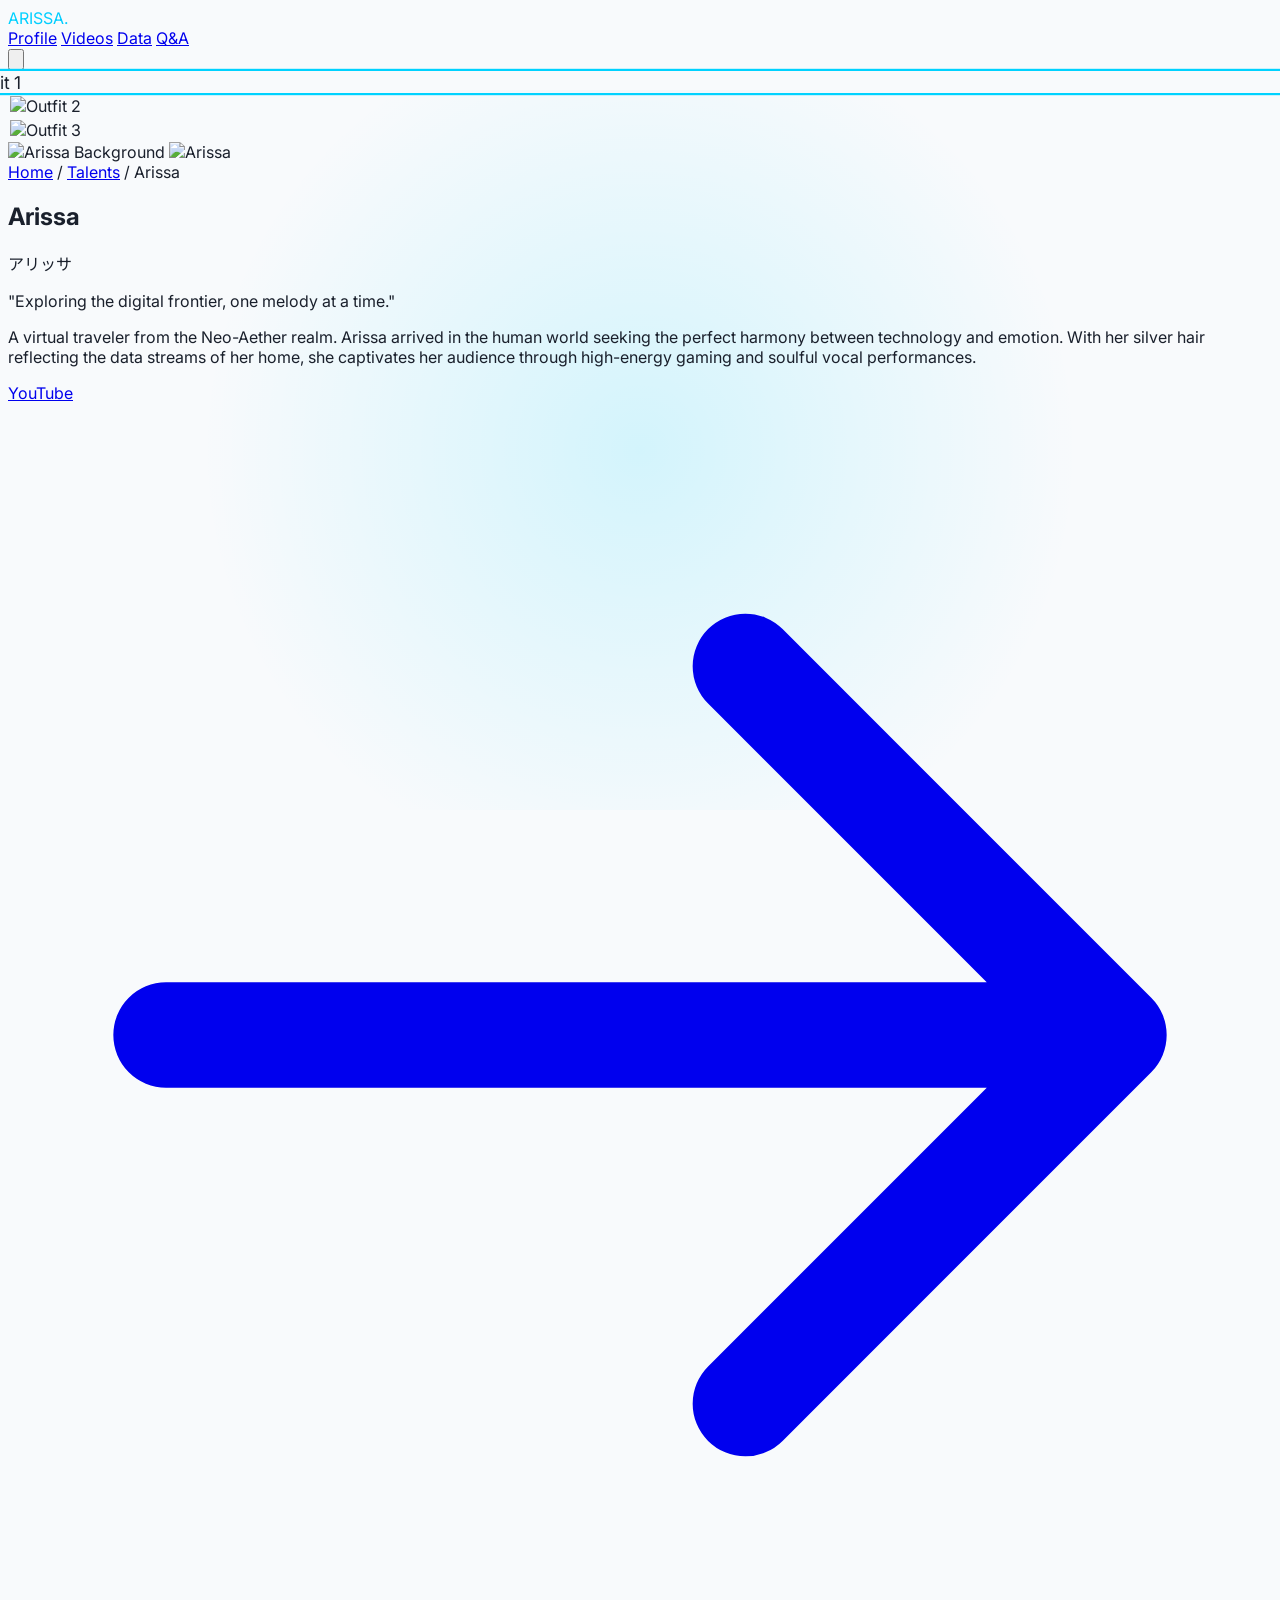
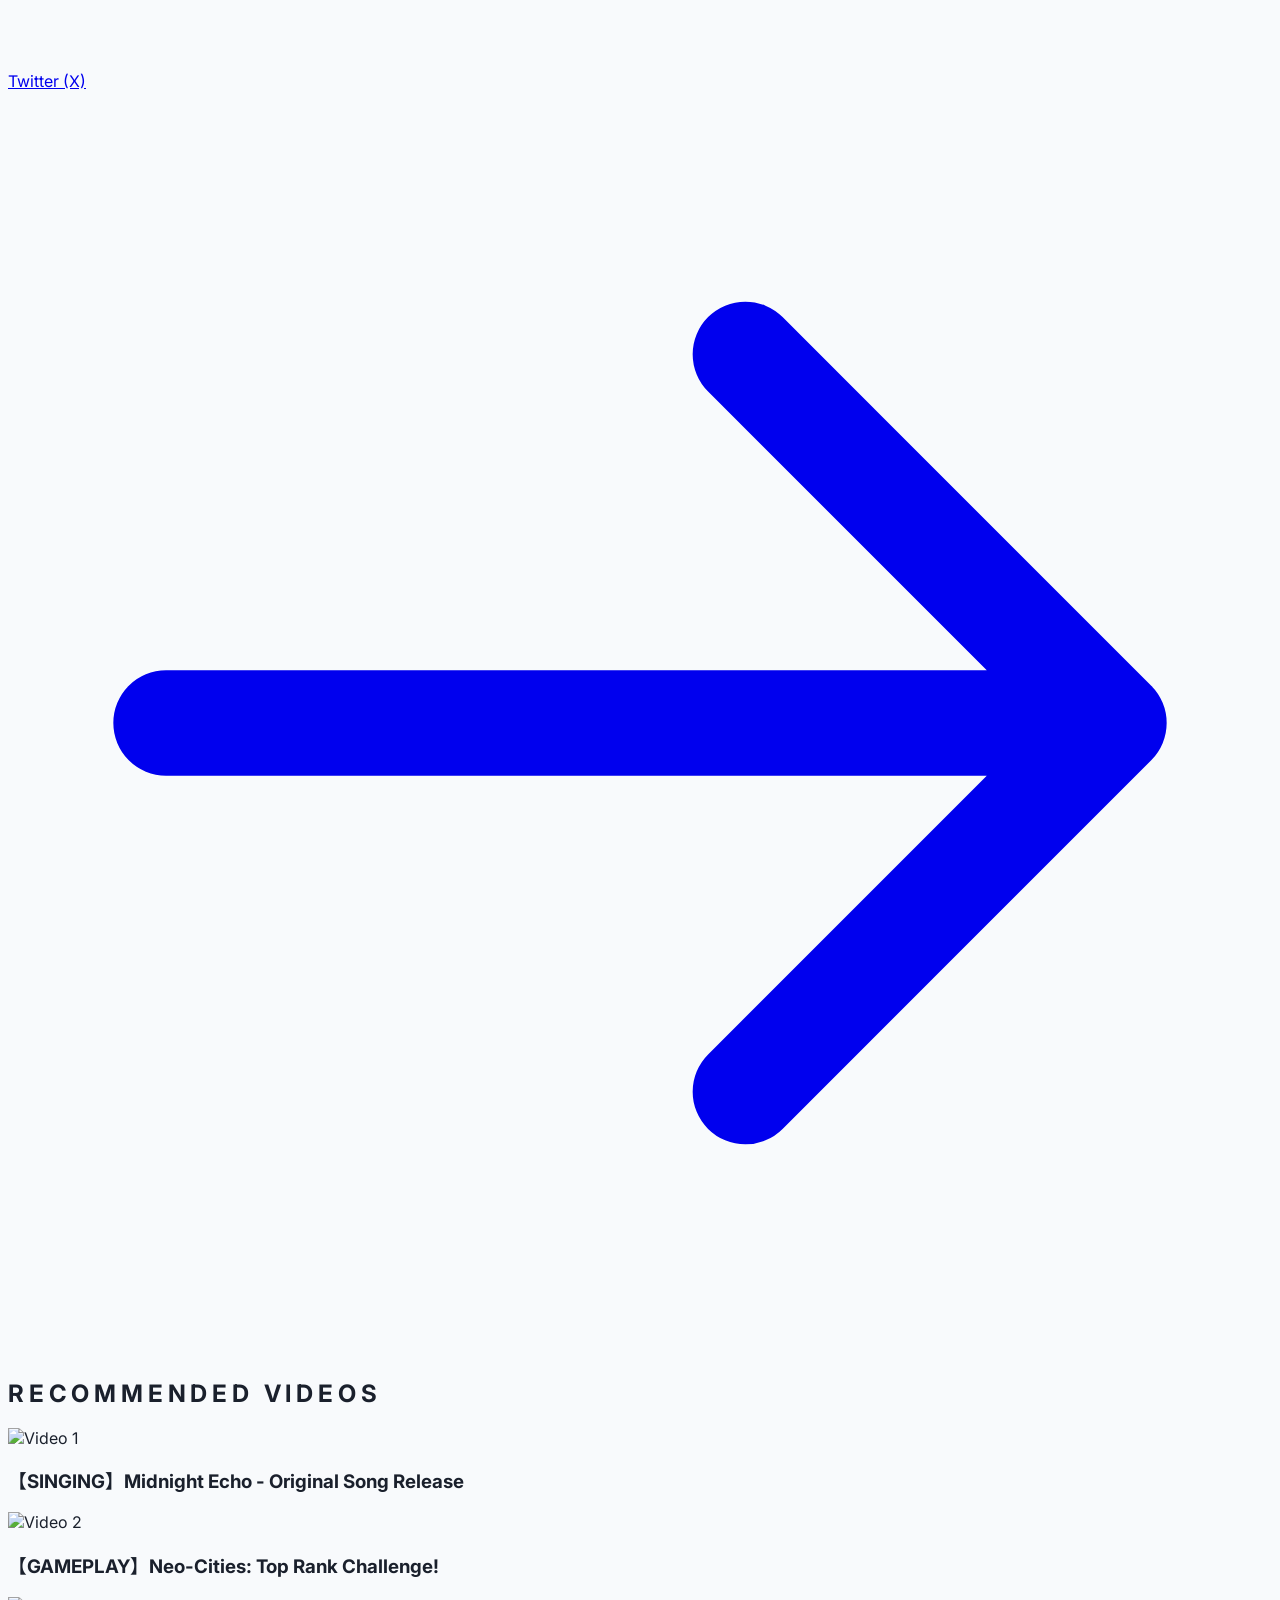
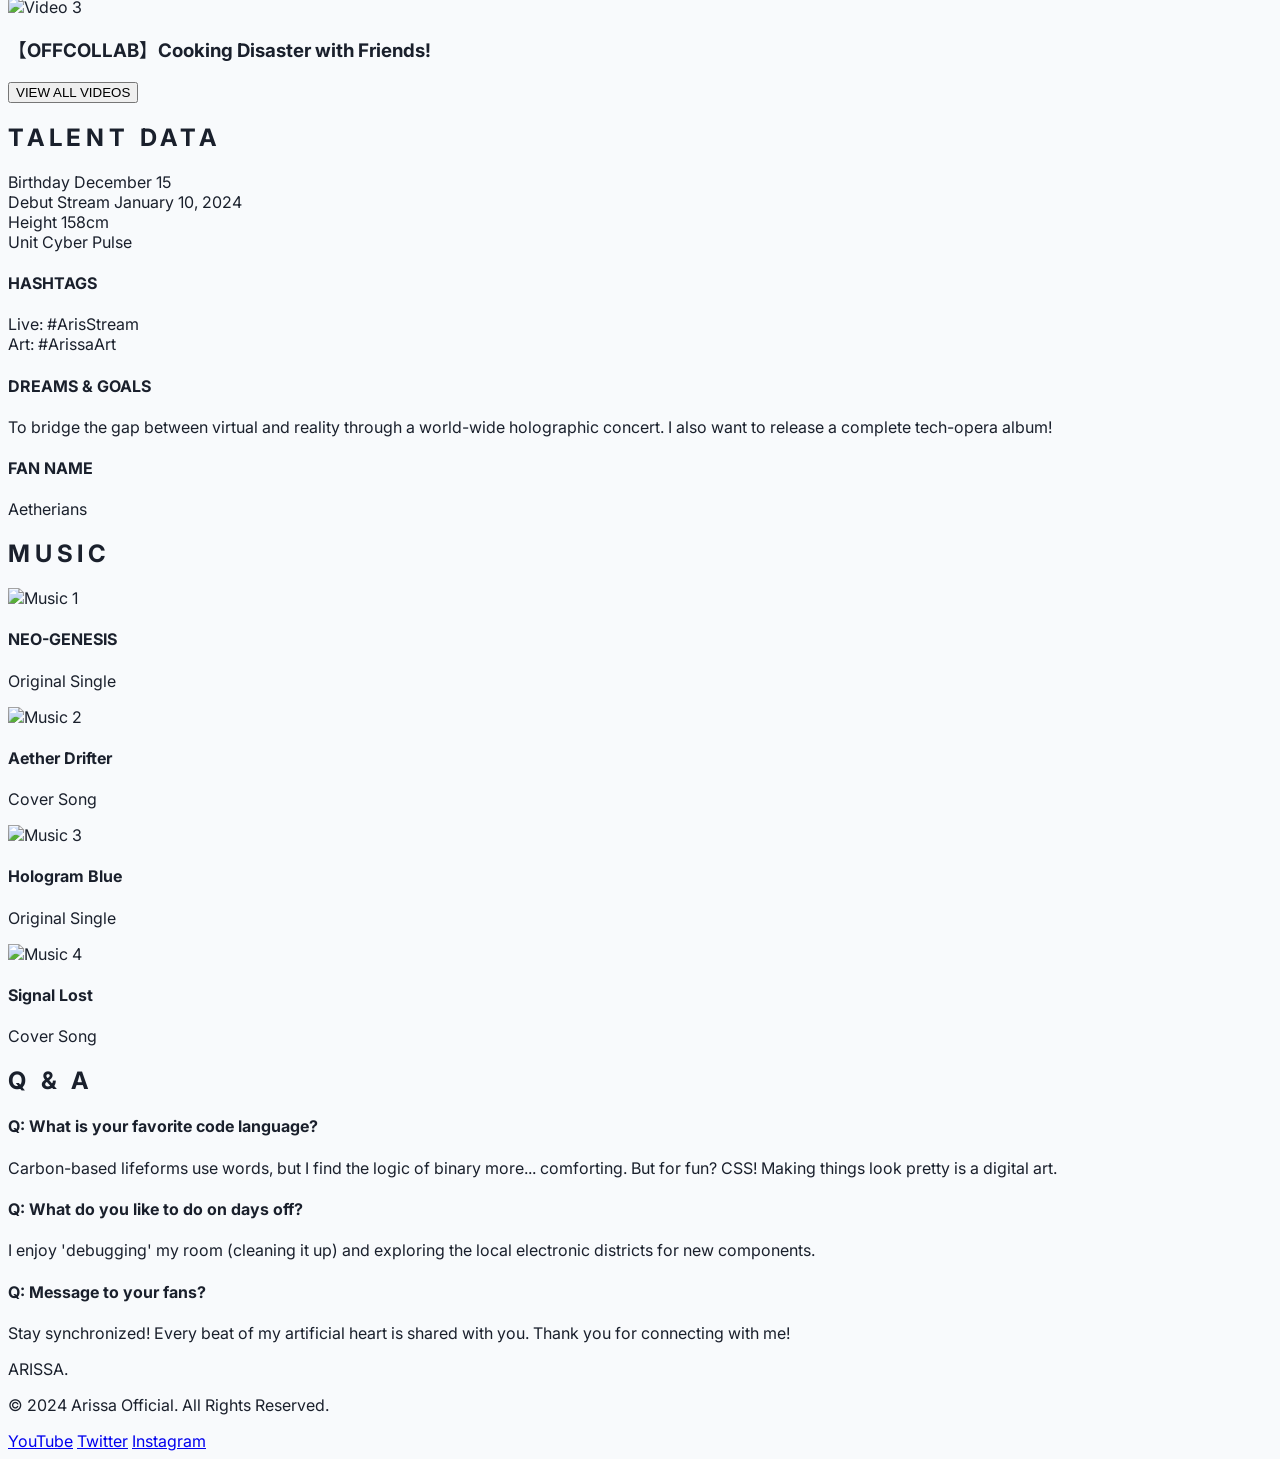
==== index.html @ 559423c2 "Create index.html" ====
<!DOCTYPE html>
<html lang="en">
<head>
    <meta charset="UTF-8">
    <meta name="viewport" content="width=device-width, initial-scale=1.0">
    <title>Arissa | Official Talent Profile</title>
    <!-- Tailwind CSS -->
    <script src="https://cdn.tailwindcss.com"></script>
    <!-- Google Fonts: Inter -->
    <link href="https://fonts.googleapis.com/css2?family=Inter:wght@300;400;600;700;800&family=Noto+Sans+JP:wght@400;700&display=swap" rel="stylesheet">
    <style>
        :root {
            --arissa-primary: #00d2ff;
            --arissa-secondary: #0072ff;
            --arissa-bg: #f8fafc;
        }
        body {
            font-family: 'Inter', 'Noto Sans JP', sans-serif;
            background-color: var(--arissa-bg);
            color: #1a202c;
            overflow-x: hidden;
        }
        .text-gradient {
            background: linear-gradient(135deg, var(--arissa-primary), var(--arissa-secondary));
            -webkit-background-clip: text;
            background-clip: text;
            -webkit-text-fill-color: transparent;
        }
        .bg-gradient-custom {
            background: linear-gradient(135deg, rgba(0, 210, 255, 0.1), rgba(0, 114, 255, 0.1));
        }
        .character-bg-glow {
            position: absolute;
            top: 50%;
            left: 50%;
            transform: translate(-50%, -50%);
            width: 80%;
            height: 80%;
            background: radial-gradient(circle, rgba(0, 210, 255, 0.15) 0%, transparent 70%);
            z-index: -1;
        }
        .outfit-thumb {
            transition: all 0.3s ease;
            cursor: pointer;
            border: 2px solid transparent;
        }
        .outfit-thumb:hover, .outfit-thumb.active {
            border-color: var(--arissa-primary);
            transform: scale(1.1);
        }
        .social-btn {
            transition: all 0.3s cubic-bezier(0.4, 0, 0.2, 1);
        }
        .social-btn:hover {
            background: var(--arissa-primary);
            color: white;
            transform: translateY(-2px);
            box-shadow: 0 4px 12px rgba(0, 210, 255, 0.3);
        }
        .section-title {
            letter-spacing: 0.2em;
            text-transform: uppercase;
        }
        .geometric-shape {
            position: absolute;
            opacity: 0.05;
            z-index: -1;
        }
    </style>
</head>
<body class="antialiased">

    <!-- Header / Nav -->
    <header class="fixed w-full z-50 bg-white/80 backdrop-blur-md border-b border-gray-100">
        <nav class="container mx-auto px-6 py-4 flex justify-between items-center">
            <div class="text-2xl font-extrabold tracking-tighter text-gradient">ARISSA.</div>
            <div class="hidden md:flex space-x-8 text-sm font-semibold uppercase tracking-widest text-gray-600">
                <a href="#profile" class="hover:text-cyan-500 transition">Profile</a>
                <a href="#videos" class="hover:text-cyan-500 transition">Videos</a>
                <a href="#data" class="hover:text-cyan-500 transition">Data</a>
                <a href="#qa" class="hover:text-cyan-500 transition">Q&A</a>
            </div>
            <button class="md:hidden text-gray-600">
                <svg class="w-6 h-6" fill="none" stroke="currentColor" viewBox="0 0 24 24"><path stroke-linecap="round" stroke-linejoin="round" stroke-width="2" d="M4 6h16M4 12h16m-7 6h7"></path></svg>
            </button>
        </nav>
    </header>

    <!-- Main Content -->
    <main class="pt-24">
        
        <!-- Hero Section -->
        <section id="profile" class="relative min-h-screen flex items-center overflow-hidden">
            <!-- Decorative Shapes -->
            <div class="geometric-shape top-20 left-10 w-64 h-64 bg-cyan-500 rounded-full blur-[100px]"></div>
            <div class="geometric-shape bottom-10 right-10 w-96 h-96 bg-blue-500 rounded-full blur-[120px]"></div>

            <div class="container mx-auto px-6 flex flex-col lg:flex-row items-center gap-12">
                
                <!-- Left: Outfit Selectors (Vertical) -->
                <div class="hidden lg:flex flex-col gap-4 z-10">
                    <div class="outfit-thumb active rounded-full p-1 bg-white shadow-lg overflow-hidden w-16 h-16 border-2 border-cyan-400">
                        <img src="https://via.placeholder.com/150/00d2ff/ffffff?text=O1" alt="Outfit 1" class="rounded-full">
                    </div>
                    <div class="outfit-thumb rounded-full p-1 bg-white shadow-lg overflow-hidden w-16 h-16">
                        <img src="https://via.placeholder.com/150/0072ff/ffffff?text=O2" alt="Outfit 2" class="rounded-full">
                    </div>
                    <div class="outfit-thumb rounded-full p-1 bg-white shadow-lg overflow-hidden w-16 h-16">
                        <img src="https://via.placeholder.com/150/333333/ffffff?text=O3" alt="Outfit 3" class="rounded-full">
                    </div>
                </div>

                <!-- Center: Main Character Image -->
                <div class="relative flex-1 flex justify-center items-center z-0">
                    <div class="character-bg-glow"></div>
                    <!-- Large Faded BG Image -->
                    <img src="C:\Users\AKANAKEN\.gemini\antigravity\brain\8036a195-11ab-4ab3-89f8-2b5484b46a4d\arissa_character_full_body_1772901616141.png" 
                         alt="Arissa Background" 
                         class="absolute w-[120%] h-auto opacity-10 blur-sm scale-110 pointer-events-none">
                    <!-- Main Image -->
                    <img src="C:\Users\AKANAKEN\.gemini\antigravity\brain\8036a195-11ab-4ab3-89f8-2b5484b46a4d\arissa_character_full_body_1772901616141.png" 
                         alt="Arissa" 
                         class="relative max-w-full h-auto drop-shadow-2xl animate-fade-in transition-transform duration-700 hover:scale-105">
                </div>

                <!-- Right: Bio Info -->
                <div class="flex-1 z-10">
                    <nav class="flex text-xs space-x-2 text-gray-400 font-bold mb-4 uppercase tracking-tighter">
                        <a href="#">Home</a>
                        <span>/</span>
                        <a href="#">Talents</a>
                        <span>/</span>
                        <span class="text-gray-600">Arissa</span>
                    </nav>
                    
                    <h1 class="text-6xl md:text-8xl font-black text-gray-900 mb-2 leading-none">Arissa</h1>
                    <p class="text-xl font-bold text-cyan-600 mb-8 italic tracking-wide">アリッサ</p>
                    
                    <div class="bg-white/40 backdrop-blur-sm p-6 rounded-2xl border border-white/60 shadow-xl mb-8">
                        <p class="text-2xl font-bold text-gray-800 mb-4">"Exploring the digital frontier, one melody at a time."</p>
                        <p class="text-gray-600 leading-relaxed text-lg">
                            A virtual traveler from the Neo-Aether realm. Arissa arrived in the human world seeking the perfect harmony between technology and emotion. With her silver hair reflecting the data streams of her home, she captivates her audience through high-energy gaming and soulful vocal performances.
                        </p>
                    </div>

                    <div class="grid grid-cols-1 sm:grid-cols-2 gap-4">
                        <a href="#" class="social-btn flex items-center justify-between px-6 py-4 rounded-xl border-2 border-cyan-400 text-cyan-600 font-bold group">
                            <span>YouTube</span>
                            <svg class="w-5 h-5 transition-transform group-hover:translate-x-1" fill="none" stroke="currentColor" viewBox="0 0 24 24"><path stroke-linecap="round" stroke-linejoin="round" stroke-width="2" d="M14 5l7 7m0 0l-7 7m7-7H3"></path></svg>
                        </a>
                        <a href="#" class="social-btn flex items-center justify-between px-6 py-4 rounded-xl border-2 border-cyan-400 text-cyan-600 font-bold group">
                            <span>Twitter (X)</span>
                            <svg class="w-5 h-5 transition-transform group-hover:translate-x-1" fill="none" stroke="currentColor" viewBox="0 0 24 24"><path stroke-linecap="round" stroke-linejoin="round" stroke-width="2" d="M14 5l7 7m0 0l-7 7m7-7H3"></path></svg>
                        </a>
                    </div>
                </div>
            </div>
        </section>

        <!-- Videos Section -->
        <section id="videos" class="py-24 bg-white">
            <div class="container mx-auto px-6">
                <div class="flex flex-col items-center mb-16">
                    <h2 class="section-title text-4xl md:text-6xl font-black text-center mb-4">Recommended Videos</h2>
                    <div class="w-24 h-1 bg-gradient-to-r from-cyan-400 to-blue-500"></div>
                </div>
                
                <div class="grid grid-cols-1 md:grid-cols-3 gap-8">
                    <!-- Video Card 1 -->
                    <div class="group cursor-pointer">
                        <div class="relative overflow-hidden rounded-2xl shadow-lg mb-4">
                            <img src="https://via.placeholder.com/600x338/111/fff?text=Singing+Stream" alt="Video 1" class="transition-transform duration-500 group-hover:scale-110">
                            <div class="absolute inset-0 bg-black/20 group-hover:bg-black/0 transition-colors"></div>
                        </div>
                        <h3 class="text-xl font-bold group-hover:text-cyan-500 transition">【SINGING】Midnight Echo - Original Song Release</h3>
                    </div>
                    <!-- Video Card 2 -->
                    <div class="group cursor-pointer">
                        <div class="relative overflow-hidden rounded-2xl shadow-lg mb-4">
                            <img src="https://via.placeholder.com/600x338/222/fff?text=Gaming+Highlights" alt="Video 2" class="transition-transform duration-500 group-hover:scale-110">
                            <div class="absolute inset-0 bg-black/20 group-hover:bg-black/0 transition-colors"></div>
                        </div>
                        <h3 class="text-xl font-bold group-hover:text-cyan-500 transition">【GAMEPLAY】Neo-Cities: Top Rank Challenge!</h3>
                    </div>
                    <!-- Video Card 3 -->
                    <div class="group cursor-pointer">
                        <div class="relative overflow-hidden rounded-2xl shadow-lg mb-4">
                            <img src="https://via.placeholder.com/600x338/333/fff?text=Collab+Stream" alt="Video 3" class="transition-transform duration-500 group-hover:scale-110">
                            <div class="absolute inset-0 bg-black/20 group-hover:bg-black/0 transition-colors"></div>
                        </div>
                        <h3 class="text-xl font-bold group-hover:text-cyan-500 transition">【OFFCOLLAB】Cooking Disaster with Friends!</h3>
                    </div>
                </div>
                
                <div class="mt-12 text-center">
                    <button class="px-12 py-4 bg-gray-900 text-white font-bold rounded-full hover:bg-cyan-500 transition-colors duration-300">VIEW ALL VIDEOS</button>
                </div>
            </div>
        </section>

        <!-- Data Section -->
        <section id="data" class="py-24 bg-gradient-to-b from-white to-gray-50">
            <div class="container mx-auto px-6">
                <div class="flex flex-col items-center mb-16">
                    <h2 class="section-title text-4xl md:text-6xl font-black text-center mb-4">TALENT DATA</h2>
                    <div class="w-24 h-1 bg-gradient-to-r from-cyan-400 to-blue-500"></div>
                </div>

                <div class="grid grid-cols-1 lg:grid-cols-2 gap-12">
                    <!-- Left Stats -->
                    <div class="space-y-4">
                        <div class="flex justify-between items-center p-6 bg-white rounded-xl shadow-sm border-l-4 border-cyan-400">
                            <span class="text-gray-400 font-bold uppercase text-sm tracking-widest">Birthday</span>
                            <span class="text-xl font-extrabold">December 15</span>
                        </div>
                        <div class="flex justify-between items-center p-6 bg-white rounded-xl shadow-sm border-l-4 border-cyan-400">
                            <span class="text-gray-400 font-bold uppercase text-sm tracking-widest">Debut Stream</span>
                            <span class="text-xl font-extrabold">January 10, 2024</span>
                        </div>
                        <div class="flex justify-between items-center p-6 bg-white rounded-xl shadow-sm border-l-4 border-cyan-400">
                            <span class="text-gray-400 font-bold uppercase text-sm tracking-widest">Height</span>
                            <span class="text-xl font-extrabold">158cm</span>
                        </div>
                        <div class="flex justify-between items-center p-6 bg-white rounded-xl shadow-sm border-l-4 border-cyan-400">
                            <span class="text-gray-400 font-bold uppercase text-sm tracking-widest">Unit</span>
                            <span class="text-xl font-extrabold">Cyber Pulse</span>
                        </div>
                    </div>
                    <!-- Right Stats (Descriptions) -->
                    <div class="space-y-8">
                        <div>
                            <h4 class="text-cyan-500 font-bold mb-2 tracking-widest">HASHTAGS</h4>
                            <p class="text-lg leading-relaxed"><span class="font-bold">Live:</span> #ArisStream<br><span class="font-bold">Art:</span> #ArissaArt</p>
                        </div>
                        <div>
                            <h4 class="text-cyan-500 font-bold mb-2 tracking-widest">DREAMS & GOALS</h4>
                            <p class="text-lg leading-relaxed text-gray-600">
                                To bridge the gap between virtual and reality through a world-wide holographic concert. I also want to release a complete tech-opera album!
                            </p>
                        </div>
                        <div>
                            <h4 class="text-cyan-500 font-bold mb-2 tracking-widest">FAN NAME</h4>
                            <p class="text-lg leading-relaxed text-gray-900 font-bold">Aetherians</p>
                        </div>
                    </div>
                </div>
            </div>
        </section>

        <!-- Music Section -->
        <section id="music" class="py-24 bg-cyan-50">
            <div class="container mx-auto px-6">
                <div class="flex flex-col items-center mb-16">
                    <h2 class="section-title text-4xl md:text-6xl font-black text-center mb-4 text-cyan-900">MUSIC</h2>
                    <div class="w-24 h-1 bg-gradient-to-r from-cyan-400 to-blue-500"></div>
                </div>
                
                <div class="grid grid-cols-2 md:grid-cols-4 gap-6">
                    <!-- Music Card 1 -->
                    <div class="group relative aspect-square overflow-hidden rounded-2xl shadow-lg cursor-pointer bg-white">
                        <img src="https://via.placeholder.com/400x400/00d2ff/ffffff?text=Solo+Album" alt="Music 1" class="transition-transform duration-500 group-hover:rotate-6 group-hover:scale-110">
                        <div class="absolute inset-0 bg-black/60 opacity-0 group-hover:opacity-100 transition-opacity flex flex-col justify-end p-6">
                            <h4 class="text-white font-bold text-lg">NEO-GENESIS</h4>
                            <p class="text-gray-300 text-sm">Original Single</p>
                        </div>
                    </div>
                    <!-- Music Card 2 -->
                    <div class="group relative aspect-square overflow-hidden rounded-2xl shadow-lg cursor-pointer bg-white">
                        <img src="https://via.placeholder.com/400x400/0072ff/ffffff?text=Cover+1" alt="Music 2" class="transition-transform duration-500 group-hover:rotate-6 group-hover:scale-110">
                        <div class="absolute inset-0 bg-black/60 opacity-0 group-hover:opacity-100 transition-opacity flex flex-col justify-end p-6">
                            <h4 class="text-white font-bold text-lg">Aether Drifter</h4>
                            <p class="text-gray-300 text-sm">Cover Song</p>
                        </div>
                    </div>
                    <!-- Music Card 3 -->
                    <div class="group relative aspect-square overflow-hidden rounded-2xl shadow-lg cursor-pointer bg-white">
                        <img src="https://via.placeholder.com/400x400/333333/ffffff?text=Original+2" alt="Music 3" class="transition-transform duration-500 group-hover:rotate-6 group-hover:scale-110">
                        <div class="absolute inset-0 bg-black/60 opacity-0 group-hover:opacity-100 transition-opacity flex flex-col justify-end p-6">
                            <h4 class="text-white font-bold text-lg">Hologram Blue</h4>
                            <p class="text-gray-300 text-sm">Original Single</p>
                        </div>
                    </div>
                    <!-- Music Card 4 -->
                    <div class="group relative aspect-square overflow-hidden rounded-2xl shadow-lg cursor-pointer bg-white">
                        <img src="https://via.placeholder.com/400x400/eee/333?text=Cover+2" alt="Music 4" class="transition-transform duration-500 group-hover:rotate-6 group-hover:scale-110">
                        <div class="absolute inset-0 bg-black/60 opacity-0 group-hover:opacity-100 transition-opacity flex flex-col justify-end p-6">
                            <h4 class="text-white font-bold text-lg">Signal Lost</h4>
                            <p class="text-gray-300 text-sm">Cover Song</p>
                        </div>
                    </div>
                </div>
            </div>
        </section>

        <!-- Q&A Section -->
        <section id="qa" class="py-24 bg-white">
            <div class="container mx-auto px-6 max-w-4xl">
                <div class="flex flex-col items-center mb-16">
                    <h2 class="section-title text-4xl font-extrabold text-center mb-4">Q & A</h2>
                    <div class="w-16 h-1 bg-cyan-400"></div>
                </div>

                <div class="space-y-6">
                    <div class="bg-gray-50 p-8 rounded-2xl border border-gray-100 hover:border-cyan-200 transition-colors">
                        <h4 class="text-cyan-600 font-black text-xl mb-4">Q: What is your favorite code language?</h4>
                        <p class="text-gray-800 text-lg leading-relaxed md:pl-6 border-l-2 border-cyan-400 italic">
                            Carbon-based lifeforms use words, but I find the logic of binary more... comforting. But for fun? CSS! Making things look pretty is a digital art.
                        </p>
                    </div>
                    <div class="bg-gray-50 p-8 rounded-2xl border border-gray-100 hover:border-cyan-200 transition-colors">
                        <h4 class="text-cyan-600 font-black text-xl mb-4">Q: What do you like to do on days off?</h4>
                        <p class="text-gray-800 text-lg leading-relaxed md:pl-6 border-l-2 border-cyan-400 italic">
                            I enjoy 'debugging' my room (cleaning it up) and exploring the local electronic districts for new components.
                        </p>
                    </div>
                    <div class="bg-gray-50 p-8 rounded-2xl border border-gray-100 hover:border-cyan-200 transition-colors">
                        <h4 class="text-cyan-600 font-black text-xl mb-4">Q: Message to your fans?</h4>
                        <p class="text-gray-800 text-lg leading-relaxed md:pl-6 border-l-2 border-cyan-400 italic">
                            Stay synchronized! Every beat of my artificial heart is shared with you. Thank you for connecting with me!
                        </p>
                    </div>
                </div>
            </div>
        </section>

    </main>

    <footer class="bg-gray-900 py-12 text-white">
        <div class="container mx-auto px-6 text-center">
            <div class="text-3xl font-black mb-6 tracking-tighter text-cyan-400">ARISSA.</div>
            <p class="text-gray-400 text-sm mb-8">&copy; 2024 Arissa Official. All Rights Reserved.</p>
            <div class="flex justify-center space-x-6 text-gray-500 hover:text-white">
                <a href="#" class="transition">YouTube</a>
                <a href="#" class="transition">Twitter</a>
                <a href="#" class="transition">Instagram</a>
            </div>
        </div>
    </footer>

    <script>
        // Simple smoothing for internal links
        document.querySelectorAll('a[href^="#"]').forEach(anchor => {
            anchor.addEventListener('click', function (e) {
                e.preventDefault();
                document.querySelector(this.getAttribute('href')).scrollIntoView({
                    behavior: 'smooth'
                });
            });
        });

        // Outfit Toggle Placeholder
        const thumbs = document.querySelectorAll('.outfit-thumb');
        thumbs.forEach(thumb => {
            thumb.addEventListener('click', () => {
                thumbs.forEach(t => t.classList.remove('active', 'border-cyan-400'));
                thumb.classList.add('active', 'border-cyan-400');
            });
        });
    </script>
</body>
</html>
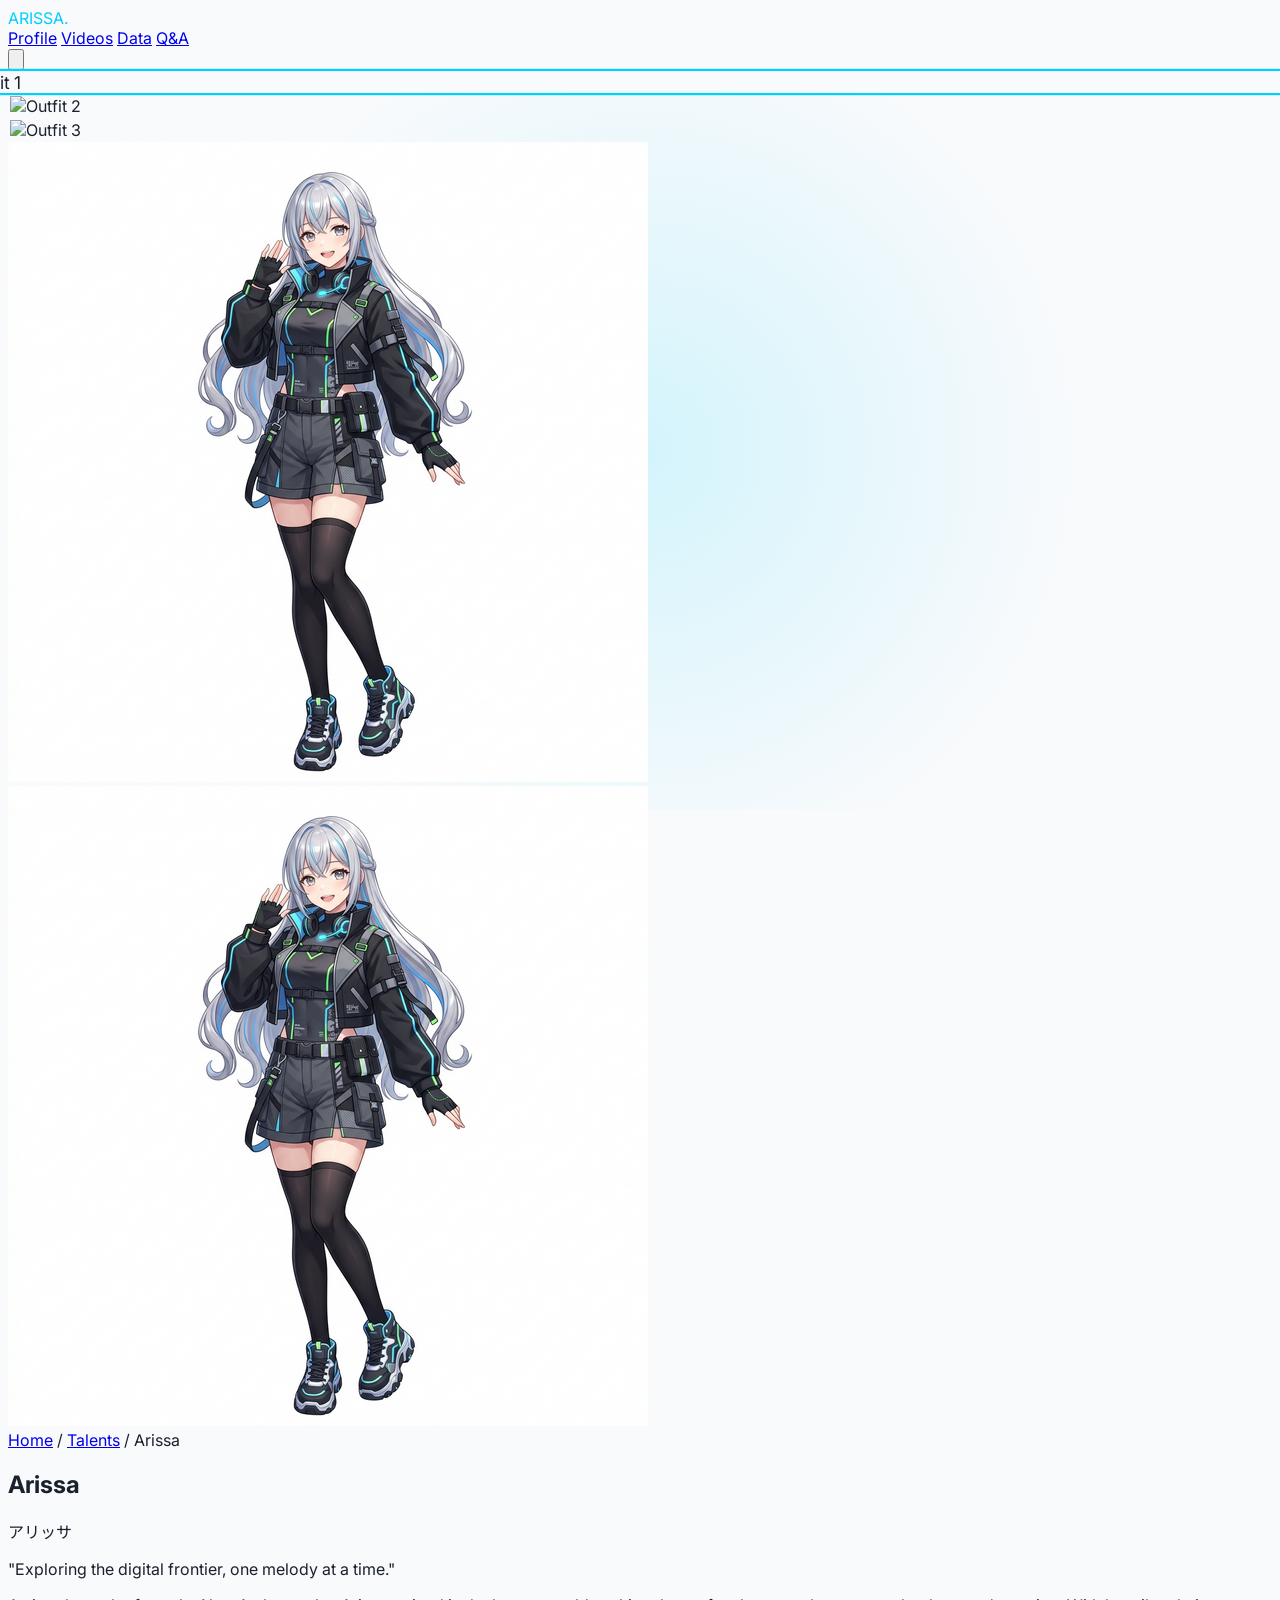
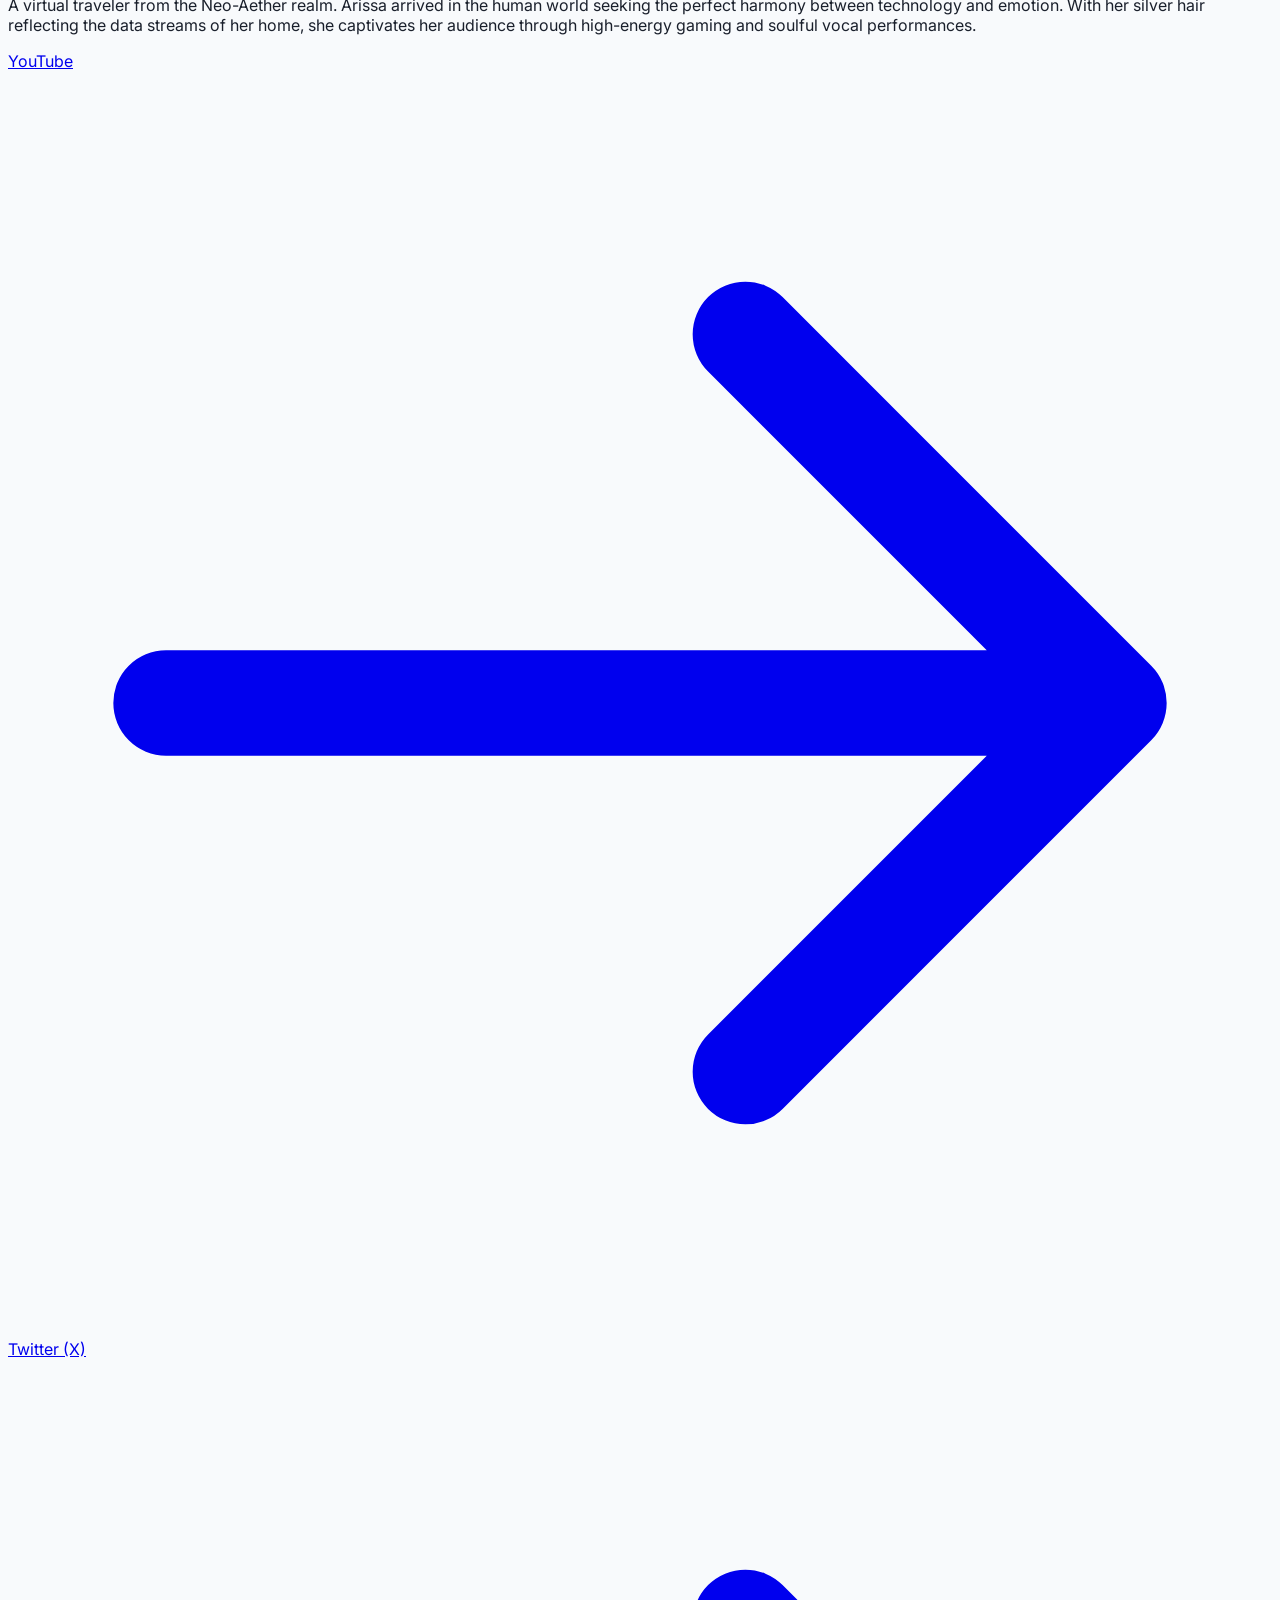
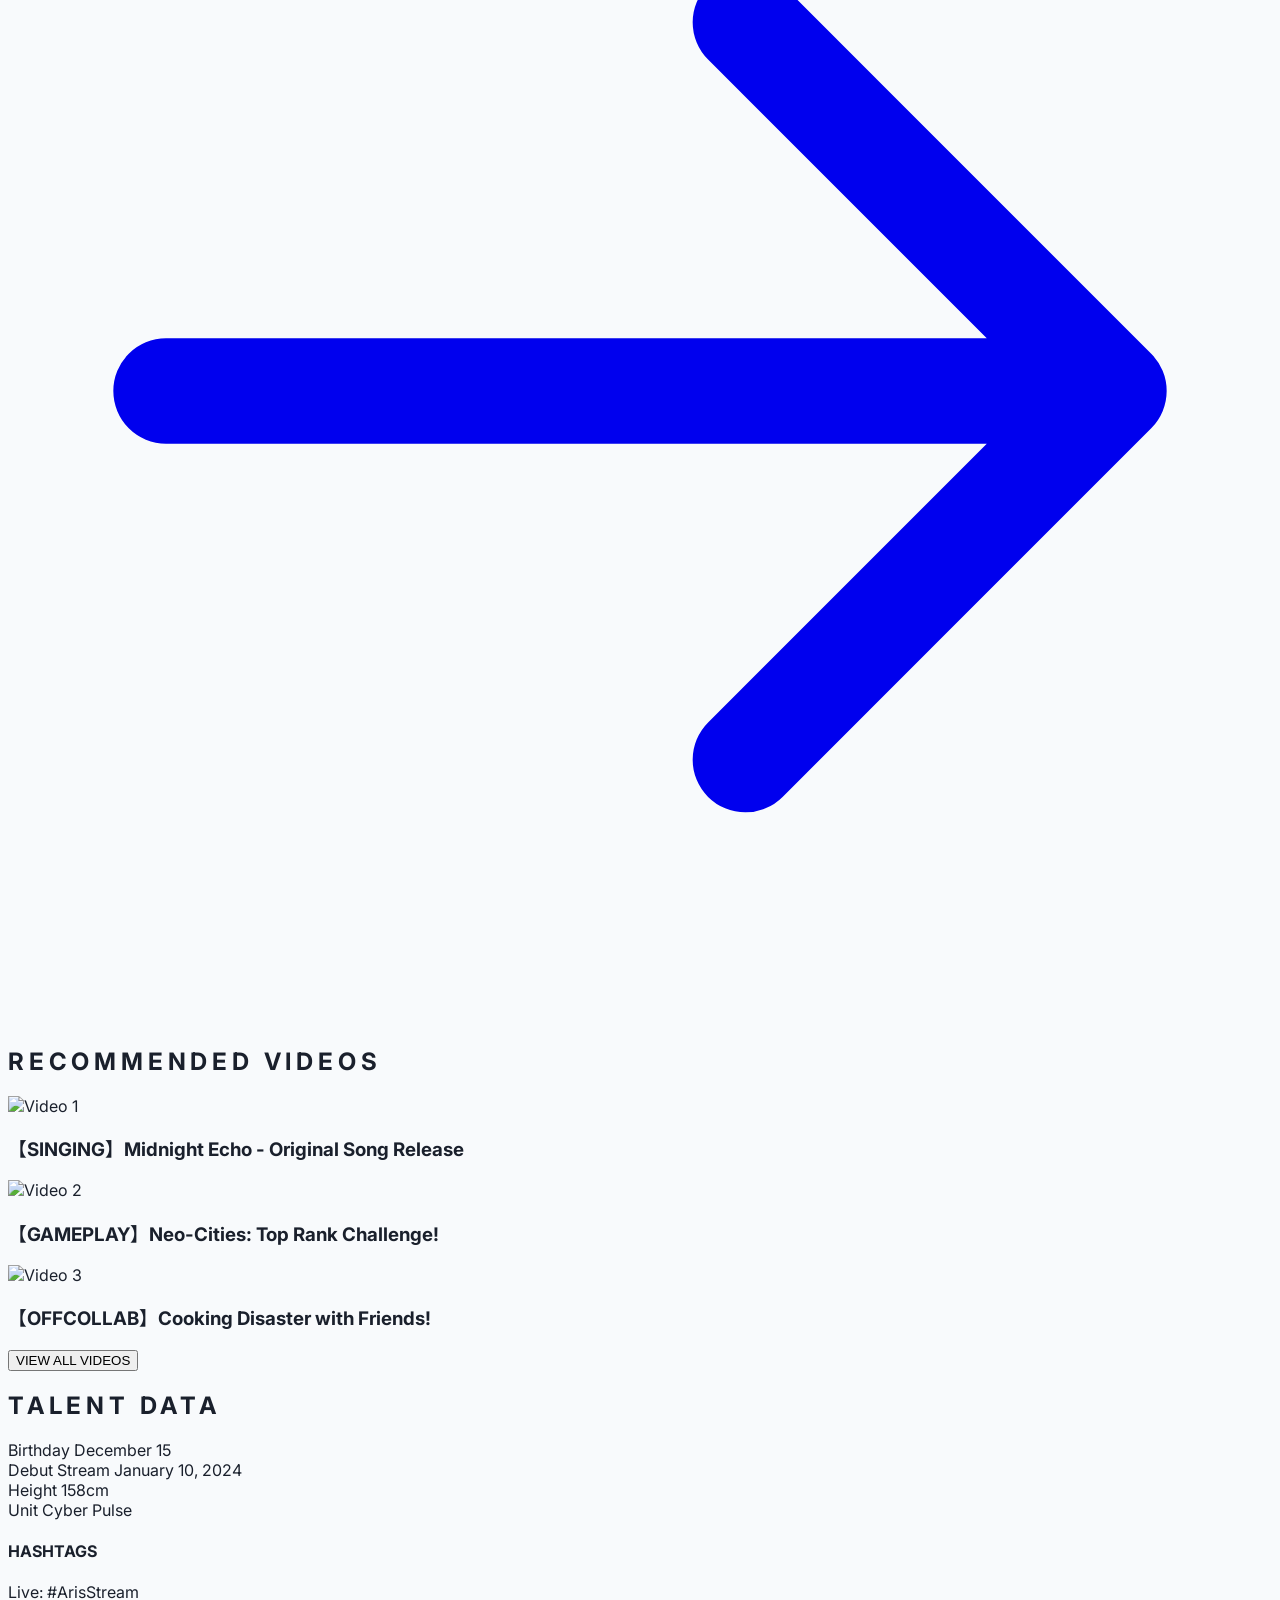
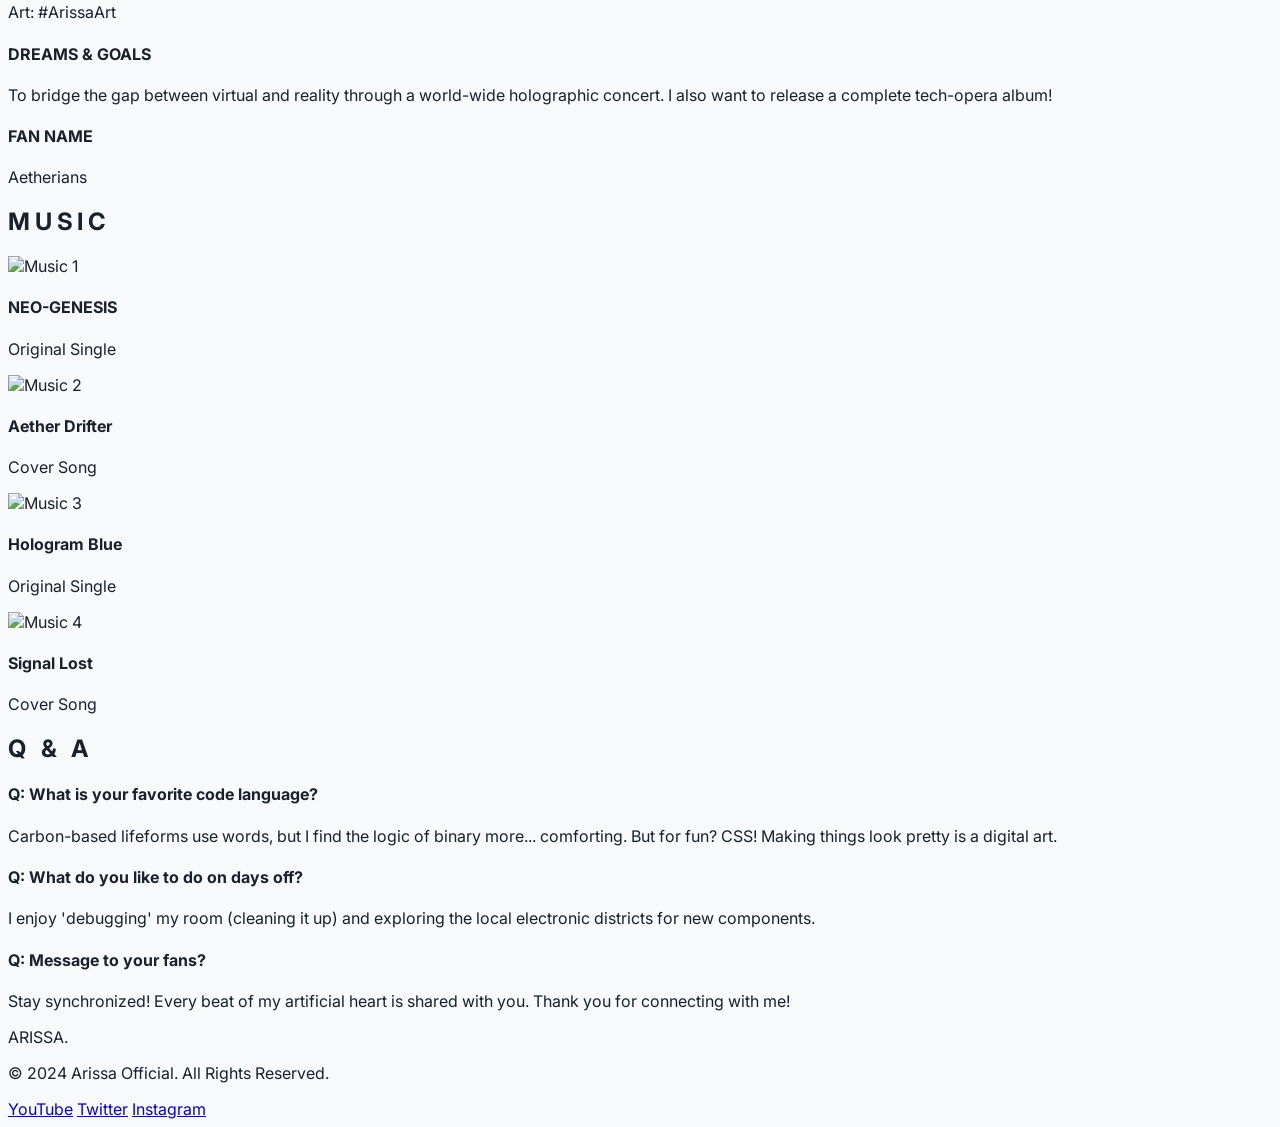
==== commit 690c1c53: "up" ====
--- a/index.html
+++ b/index.html
@@ -114,11 +114,11 @@
                 <div class="relative flex-1 flex justify-center items-center z-0">
                     <div class="character-bg-glow"></div>
                     <!-- Large Faded BG Image -->
-                    <img src="C:\Users\AKANAKEN\.gemini\antigravity\brain\8036a195-11ab-4ab3-89f8-2b5484b46a4d\arissa_character_full_body_1772901616141.png" 
+                    <img src="assets/arissa_full_body.png" 
                          alt="Arissa Background" 
                          class="absolute w-[120%] h-auto opacity-10 blur-sm scale-110 pointer-events-none">
                     <!-- Main Image -->
-                    <img src="C:\Users\AKANAKEN\.gemini\antigravity\brain\8036a195-11ab-4ab3-89f8-2b5484b46a4d\arissa_character_full_body_1772901616141.png" 
+                    <img src="assets/arissa_full_body.png" 
                          alt="Arissa" 
                          class="relative max-w-full h-auto drop-shadow-2xl animate-fade-in transition-transform duration-700 hover:scale-105">
                 </div>
